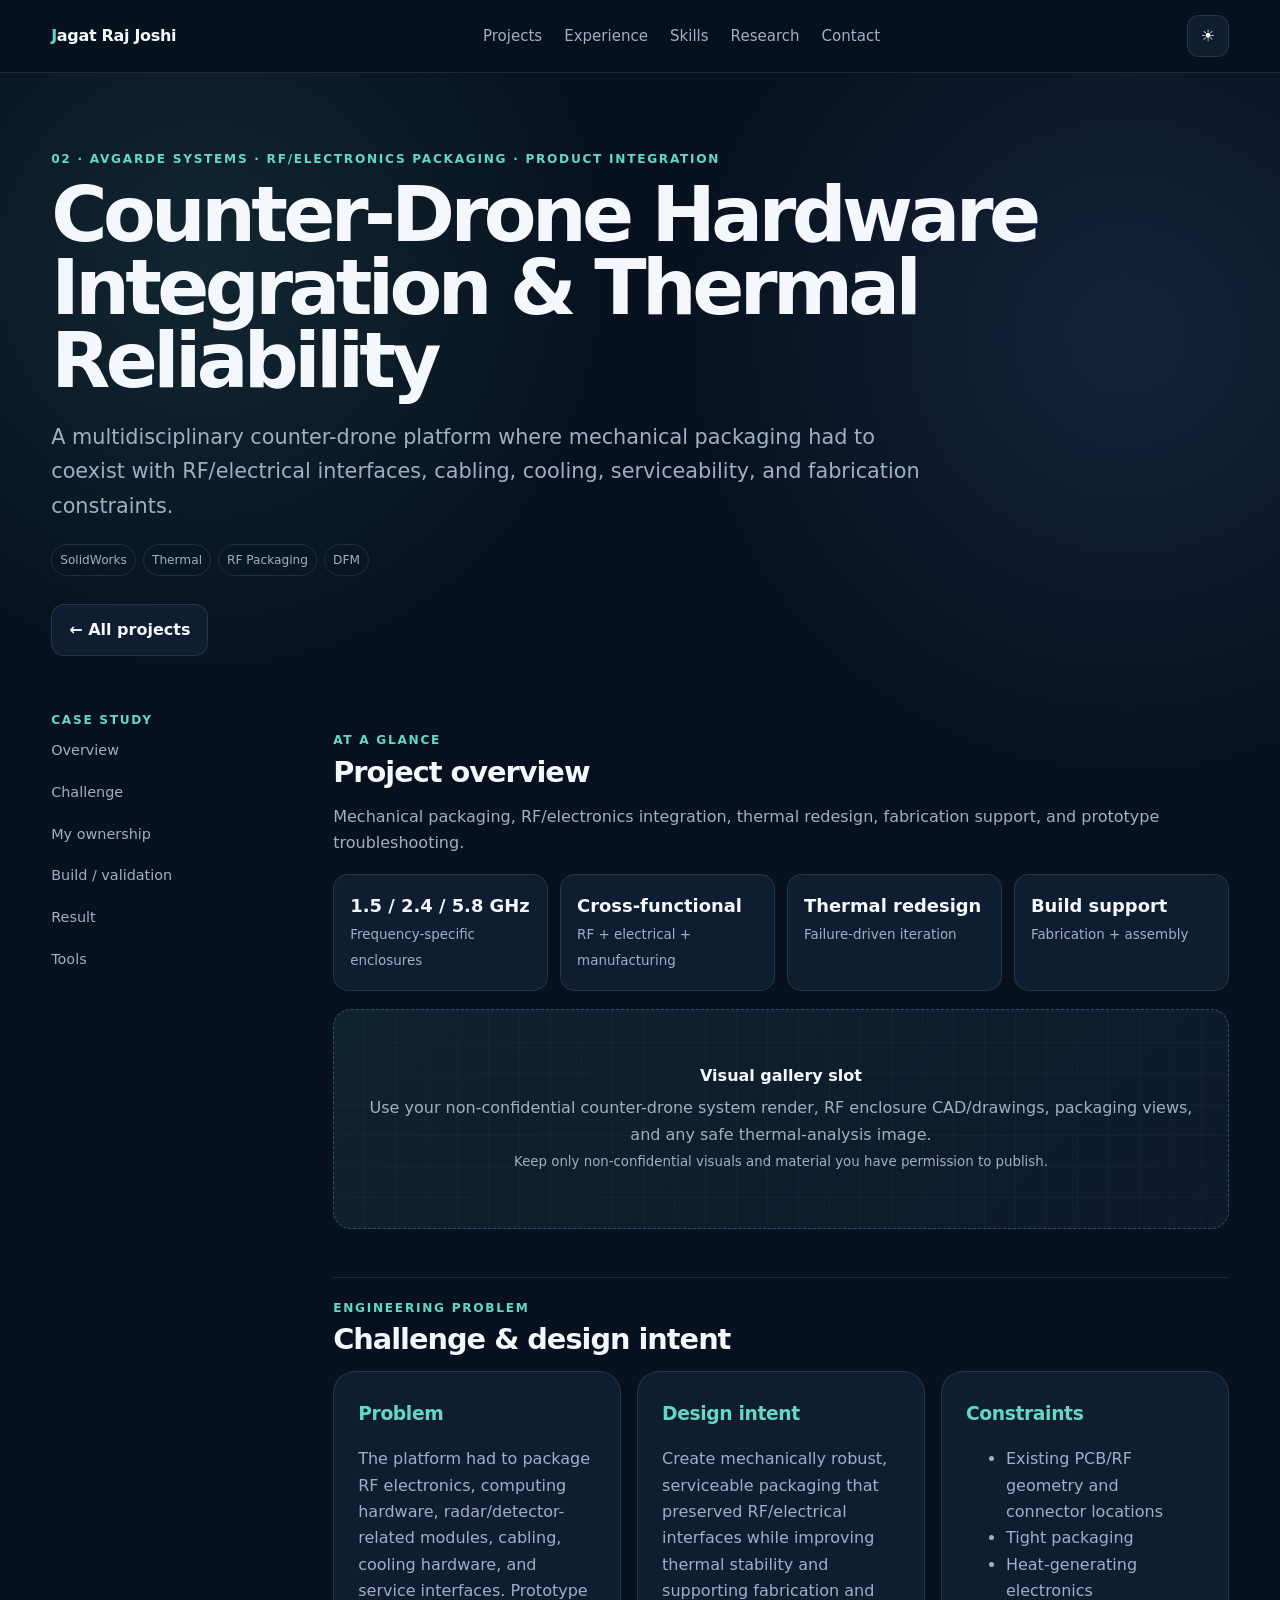
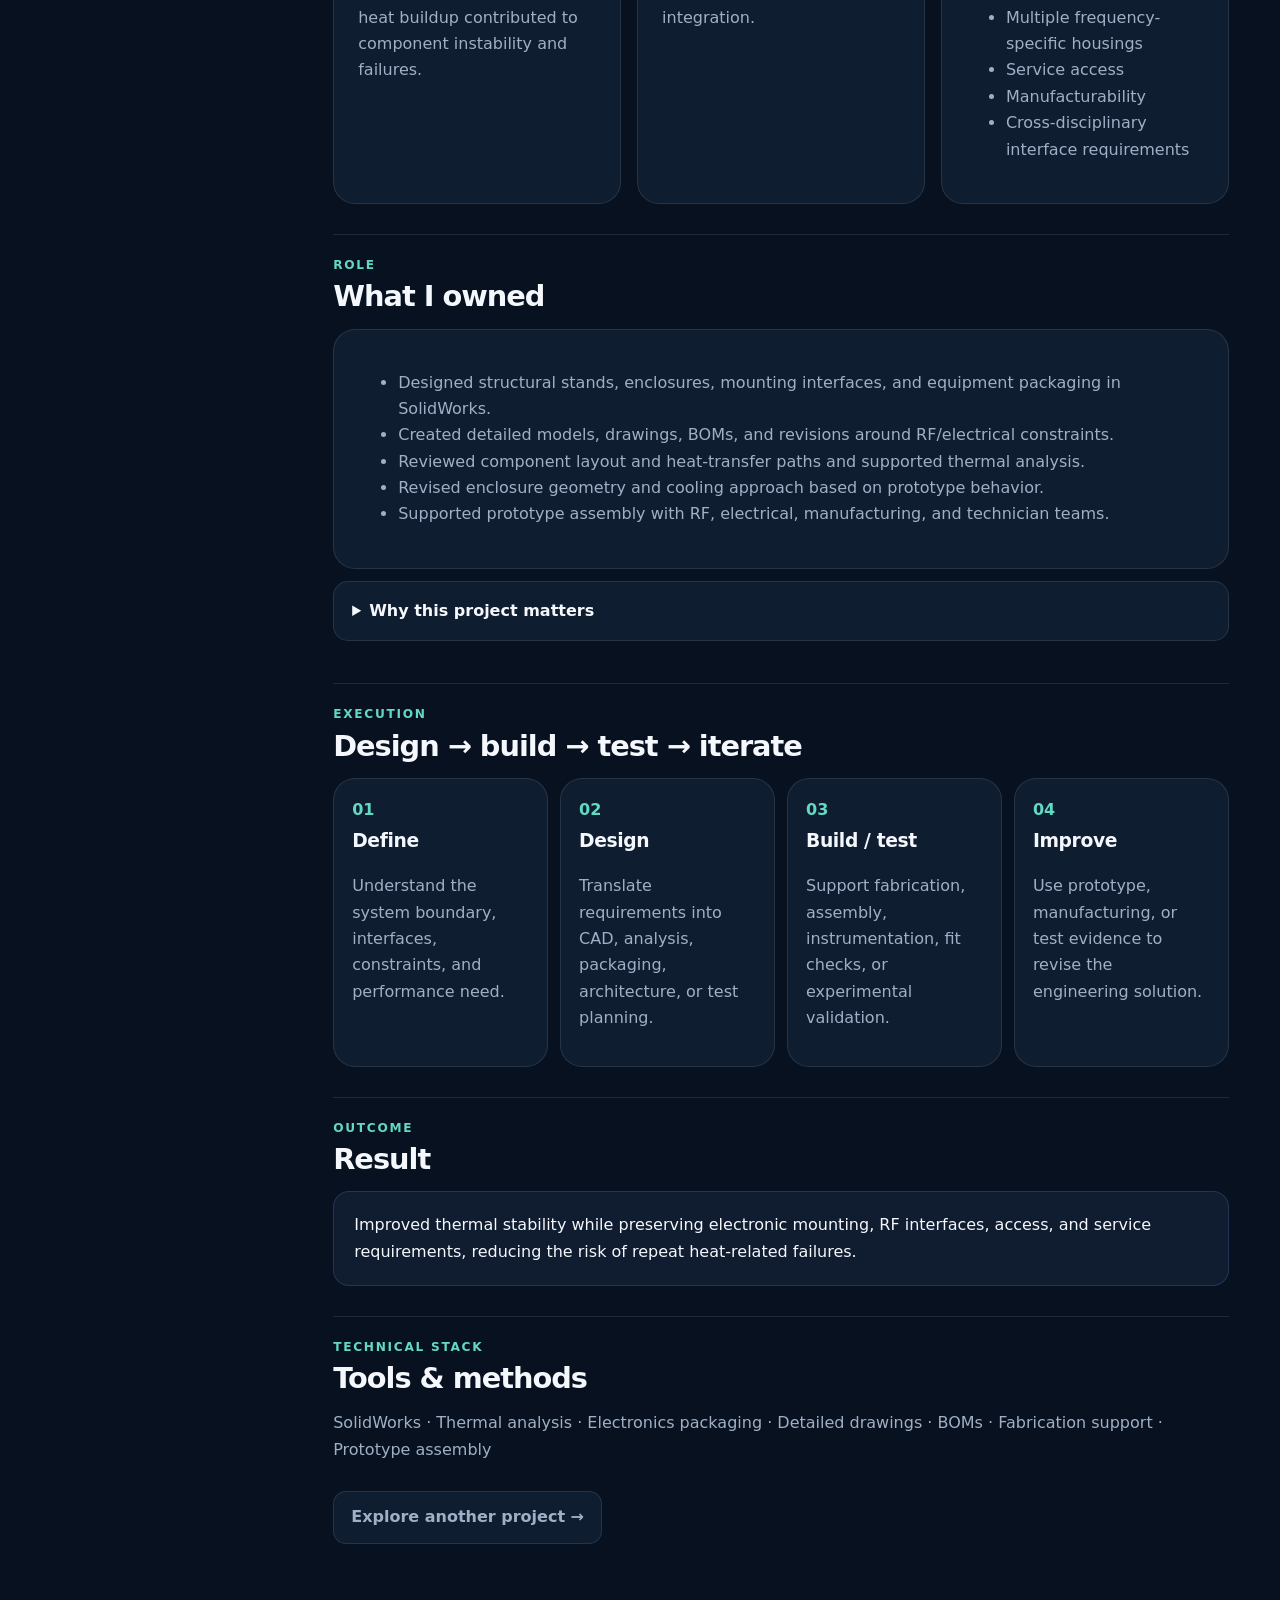
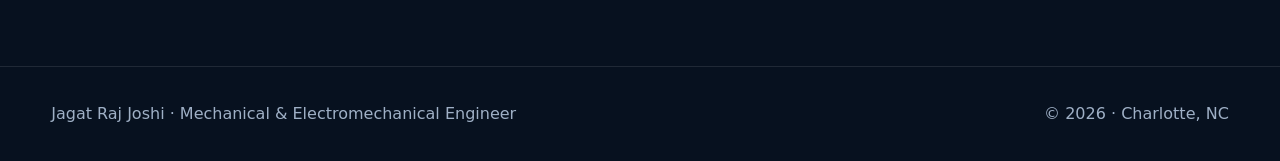
==== projects/counter-drone-hardware.html @ 88c974b7 "Add files via upload" ====
<!doctype html>
<html lang="en">
<head>
  <link rel="icon" href="/assets/images/favicon.svg" type="image/svg+xml">
  <meta charset="utf-8">
  <meta name="viewport" content="width=device-width,initial-scale=1">
  <meta name="description" content="Counter-Drone Hardware Integration & Thermal Reliability — engineering case study by Jagat Raj Joshi.">
  <title>Counter-Drone Hardware Integration & Thermal Reliability | Jagat Raj Joshi</title>
  <link rel="stylesheet" href="/assets/css/styles.css">
</head>
<body>

<a class="skip-link" href="#main">Skip to content</a>
<nav class="nav">
  <div class="container nav-inner">
    <a class="brand" href="/"><span>J</span>agat Raj Joshi</a>
    <div class="nav-links">
      <a href="/#projects">Projects</a>
      <a href="/#experience">Experience</a>
      <a href="/#skills">Skills</a>
      <a href="/#research">Research</a>
      <a href="/#contact">Contact</a>
    </div>
    <div class="nav-actions">
      <button class="icon-btn" data-theme-toggle aria-label="Toggle color theme">☀</button>
      <button class="icon-btn menu-btn" data-menu aria-label="Open navigation menu">☰</button>
    </div>
  </div>
</nav>

<main id="main">
<header class="project-hero">
  <div class="container reveal">
    <div class="eyebrow">02 · Avgarde Systems · RF/Electronics Packaging · Product Integration</div>
    <h1>Counter-Drone Hardware Integration & Thermal Reliability</h1>
    <p class="lead">A multidisciplinary counter-drone platform where mechanical packaging had to coexist with RF/electrical interfaces, cabling, cooling, serviceability, and fabrication constraints.</p>
    <div class="tag-row"><span class="tag">SolidWorks</span><span class="tag">Thermal</span><span class="tag">RF Packaging</span><span class="tag">DFM</span></div>
    <div class="cta-row"><a class="btn" href="/#projects">← All projects</a></div>
  </div>
</header>

<section class="project-shell">
  <div class="container case-layout">
    <aside class="case-nav">
      <div class="eyebrow">Case study</div>
      <a href="#overview">Overview</a>
      <a href="#challenge">Challenge</a>
      <a href="#ownership">My ownership</a>
      <a href="#validation">Build / validation</a>
      <a href="#result">Result</a>
      <a href="#tools">Tools</a>
    </aside>

    <article>
      <section class="case-section reveal" id="overview">
        <div class="eyebrow">At a glance</div>
        <h2>Project overview</h2>
        <p>Mechanical packaging, RF/electronics integration, thermal redesign, fabrication support, and prototype troubleshooting.</p>
        <div class="metric-grid"><div class="metric"><strong>1.5 / 2.4 / 5.8 GHz</strong><span>Frequency-specific enclosures</span></div><div class="metric"><strong>Cross-functional</strong><span>RF + electrical + manufacturing</span></div><div class="metric"><strong>Thermal redesign</strong><span>Failure-driven iteration</span></div><div class="metric"><strong>Build support</strong><span>Fabrication + assembly</span></div></div>
        <div class="visual-panel"><div><strong>Visual gallery slot</strong>Use your non-confidential counter-drone system render, RF enclosure CAD/drawings, packaging views, and any safe thermal-analysis image.<br><small>Keep only non-confidential visuals and material you have permission to publish.</small></div></div>
      </section>

      <section class="case-section reveal" id="challenge">
        <div class="eyebrow">Engineering problem</div>
        <h2>Challenge & design intent</h2>
        <div class="triad">
          <div class="card"><h3>Problem</h3><p>The platform had to package RF electronics, computing hardware, radar/detector-related modules, cabling, cooling hardware, and service interfaces. Prototype heat buildup contributed to component instability and failures.</p></div>
          <div class="card"><h3>Design intent</h3><p>Create mechanically robust, serviceable packaging that preserved RF/electrical interfaces while improving thermal stability and supporting fabrication and integration.</p></div>
          <div class="card"><h3>Constraints</h3><ul><li>Existing PCB/RF geometry and connector locations</li><li>Tight packaging</li><li>Heat-generating electronics</li><li>Multiple frequency-specific housings</li><li>Service access</li><li>Manufacturability</li><li>Cross-disciplinary interface requirements</li></ul></div>
        </div>
      </section>

      <section class="case-section reveal" id="ownership">
        <div class="eyebrow">Role</div>
        <h2>What I owned</h2>
        <div class="card"><ul><li>Designed structural stands, enclosures, mounting interfaces, and equipment packaging in SolidWorks.</li><li>Created detailed models, drawings, BOMs, and revisions around RF/electrical constraints.</li><li>Reviewed component layout and heat-transfer paths and supported thermal analysis.</li><li>Revised enclosure geometry and cooling approach based on prototype behavior.</li><li>Supported prototype assembly with RF, electrical, manufacturing, and technician teams.</li></ul></div>
        <details>
          <summary>Why this project matters</summary>
          <p>This project demonstrates my preferred engineering workflow: connect system requirements to mechanical design, move the design into real hardware, observe actual behavior, and use evidence from fabrication or testing to guide the next iteration.</p>
        </details>
      </section>

      <section class="case-section reveal" id="validation">
        <div class="eyebrow">Execution</div>
        <h2>Design → build → test → iterate</h2>
        <div class="process">
          <div class="card"><b>01</b><h3>Define</h3><p>Understand the system boundary, interfaces, constraints, and performance need.</p></div>
          <div class="card"><b>02</b><h3>Design</h3><p>Translate requirements into CAD, analysis, packaging, architecture, or test planning.</p></div>
          <div class="card"><b>03</b><h3>Build / test</h3><p>Support fabrication, assembly, instrumentation, fit checks, or experimental validation.</p></div>
          <div class="card"><b>04</b><h3>Improve</h3><p>Use prototype, manufacturing, or test evidence to revise the engineering solution.</p></div>
        </div>
      </section>

      <section class="case-section reveal" id="result">
        <div class="eyebrow">Outcome</div>
        <h2>Result</h2>
        <div class="callout">Improved thermal stability while preserving electronic mounting, RF interfaces, access, and service requirements, reducing the risk of repeat heat-related failures.</div>
      </section>

      <section class="case-section reveal" id="tools">
        <div class="eyebrow">Technical stack</div>
        <h2>Tools & methods</h2>
        <p>SolidWorks · Thermal analysis · Electronics packaging · Detailed drawings · BOMs · Fabrication support · Prototype assembly</p>
        <p style="margin-top:28px"><a class="btn" href="/#projects">Explore another project →</a></p>
      </section>
    </article>
  </div>
</section>
</main>

<footer class="footer">
  <div class="container footer-row">
    <div>Jagat Raj Joshi · Mechanical & Electromechanical Engineer</div>
    <div>© <span id="year"></span> · Charlotte, NC</div>
  </div>
</footer>
<script src="/assets/js/main.js"></script>

</body>
</html>
---- assets/css/styles.css ----
:root{
  --bg:#07111f;
  --bg2:#0b1727;
  --panel:#0f1d30;
  --panel2:#13243a;
  --text:#f4f7fb;
  --muted:#9fb0c6;
  --line:rgba(255,255,255,.10);
  --accent:#63d8c3;
  --accent2:#7ca7ff;
  --warm:#f0b870;
  --shadow:0 18px 55px rgba(0,0,0,.28);
  --radius:22px;
  --max:1180px;
}
[data-theme="light"]{
  --bg:#f5f8fb;
  --bg2:#edf3f7;
  --panel:#ffffff;
  --panel2:#f3f7fa;
  --text:#102030;
  --muted:#5b6c7f;
  --line:rgba(15,35,55,.12);
  --accent:#167d71;
  --accent2:#315ecf;
  --warm:#9b650f;
  --shadow:0 18px 55px rgba(40,65,85,.12);
}
*{box-sizing:border-box}
html{scroll-behavior:smooth}
body{
  margin:0;
  background:
    radial-gradient(circle at 16% 8%, rgba(99,216,195,.11), transparent 26rem),
    radial-gradient(circle at 88% 10%, rgba(124,167,255,.12), transparent 28rem),
    var(--bg);
  color:var(--text);
  font-family:Inter,ui-sans-serif,system-ui,-apple-system,BlinkMacSystemFont,"Segoe UI",sans-serif;
  line-height:1.65;
  transition:background .25s,color .25s;
}
a{color:inherit;text-decoration:none}
button{font:inherit}
img{max-width:100%;display:block}
.container{width:min(var(--max),92%);margin:auto}
.skip-link{position:absolute;left:-9999px}
.skip-link:focus{left:1rem;top:1rem;z-index:1000;background:var(--panel);padding:.7rem 1rem;border-radius:10px}

.nav{
  position:sticky;top:0;z-index:50;
  background:color-mix(in srgb, var(--bg) 80%, transparent);
  backdrop-filter:blur(14px);
  border-bottom:1px solid var(--line);
}
.nav-inner{min-height:72px;display:flex;align-items:center;justify-content:space-between;gap:18px}
.brand{font-weight:850;letter-spacing:-.02em}
.brand span{color:var(--accent)}
.nav-links{display:flex;align-items:center;gap:22px}
.nav-links a{font-size:.94rem;color:var(--muted)}
.nav-links a:hover,.nav-links a.active{color:var(--text)}
.nav-actions{display:flex;align-items:center;gap:10px}
.icon-btn{
  border:1px solid var(--line);background:var(--panel);color:var(--text);
  width:42px;height:42px;border-radius:12px;cursor:pointer
}
.menu-btn{display:none}

.hero{padding:92px 0 68px;min-height:78vh;display:flex;align-items:center}
.hero-grid{display:grid;grid-template-columns:1.15fr .85fr;gap:54px;align-items:center}
.eyebrow{
  color:var(--accent);font-weight:800;letter-spacing:.14em;
  text-transform:uppercase;font-size:.76rem
}
h1{font-size:clamp(3.2rem,7vw,6.3rem);line-height:.95;letter-spacing:-.06em;margin:.6rem 0 1.4rem}
h2{font-size:clamp(2rem,4vw,3.15rem);line-height:1.08;letter-spacing:-.035em;margin:.4rem 0 1rem}
h3{margin:.2rem 0 .45rem;letter-spacing:-.02em}
.lead{font-size:clamp(1.05rem,2vw,1.3rem);color:var(--muted);max-width:780px}
.hero-copy .lead{max-width:720px}
.hero-card{
  position:relative;overflow:hidden;padding:28px;border:1px solid var(--line);
  border-radius:28px;background:linear-gradient(155deg,var(--panel),var(--panel2));
  box-shadow:var(--shadow)
}
.hero-card:before{
  content:"";position:absolute;width:240px;height:240px;border-radius:50%;
  right:-80px;top:-100px;background:radial-gradient(circle,rgba(99,216,195,.3),transparent 68%)
}
.flow{display:grid;grid-template-columns:repeat(5,1fr);gap:8px;margin-top:26px}
.flow-step{padding:12px 8px;border:1px solid var(--line);border-radius:13px;text-align:center;font-size:.78rem;color:var(--muted)}
.flow-step strong{display:block;color:var(--text);font-size:.82rem}
.status{
  display:inline-flex;align-items:center;gap:8px;margin-top:18px;color:var(--muted);font-size:.92rem
}
.status-dot{width:9px;height:9px;border-radius:50%;background:var(--accent);box-shadow:0 0 0 6px rgba(99,216,195,.1)}
.cta-row{display:flex;gap:12px;flex-wrap:wrap;margin-top:28px}
.btn{
  display:inline-flex;align-items:center;gap:8px;padding:12px 17px;border-radius:13px;
  border:1px solid var(--line);background:var(--panel);font-weight:750;transition:.2s transform,.2s background
}
.btn:hover{transform:translateY(-2px)}
.btn.primary{background:var(--accent);color:#05231f;border-color:transparent}
.btn.ghost{background:transparent}

.stats{display:grid;grid-template-columns:repeat(4,1fr);gap:14px;margin-top:24px}
.stat{padding:18px;border:1px solid var(--line);border-radius:16px;background:rgba(255,255,255,.025)}
.stat strong{display:block;font-size:1.3rem}
.stat span{color:var(--muted);font-size:.88rem}

.section{padding:78px 0}
.section.soft{background:linear-gradient(180deg,transparent,rgba(255,255,255,.018),transparent)}
.section-head{display:flex;justify-content:space-between;gap:30px;align-items:end;margin-bottom:30px}
.section-head p{max-width:620px;color:var(--muted);margin:0}

.filter-row{display:flex;gap:9px;flex-wrap:wrap;margin-bottom:24px}
.filter{
  border:1px solid var(--line);background:var(--panel);color:var(--muted);
  border-radius:999px;padding:8px 13px;cursor:pointer
}
.filter.active,.filter:hover{color:var(--text);border-color:color-mix(in srgb,var(--accent) 50%,var(--line))}

.grid{display:grid;gap:20px}
.project-grid{grid-template-columns:repeat(3,1fr)}
.project-card{
  position:relative;overflow:hidden;display:flex;flex-direction:column;min-height:330px;
  background:linear-gradient(160deg,var(--panel),var(--panel2));
  border:1px solid var(--line);border-radius:var(--radius);padding:24px;
  transition:transform .22s,border-color .22s,box-shadow .22s
}
.project-card:hover{transform:translateY(-5px);border-color:rgba(99,216,195,.35);box-shadow:var(--shadow)}
.project-card .num{font-size:.78rem;color:var(--accent);font-weight:800;letter-spacing:.12em}
.project-card p{color:var(--muted)}
.project-card .more{margin-top:auto;color:var(--accent);font-weight:800}
.tag-row{display:flex;gap:7px;flex-wrap:wrap;margin-top:15px}
.tag{font-size:.76rem;border:1px solid var(--line);padding:5px 8px;border-radius:999px;color:var(--muted)}
.project-visual{
  height:86px;border-radius:16px;margin-bottom:18px;border:1px solid var(--line);
  background:
    linear-gradient(135deg,rgba(99,216,195,.14),rgba(124,167,255,.08)),
    repeating-linear-gradient(90deg,transparent 0 24px,rgba(255,255,255,.03) 24px 25px),
    repeating-linear-gradient(0deg,transparent 0 24px,rgba(255,255,255,.03) 24px 25px);
  display:flex;align-items:center;justify-content:center;font-size:2rem
}

.two-col{display:grid;grid-template-columns:1fr 1fr;gap:28px}
.card{border:1px solid var(--line);border-radius:var(--radius);background:var(--panel);padding:24px}
.card p,.card li{color:var(--muted)}
.timeline{display:grid;gap:0}
.timeline-item{padding:22px 0;border-bottom:1px solid var(--line)}
.timeline-item:last-child{border-bottom:none}
.meta{color:var(--accent);font-size:.86rem;font-weight:750}

.skill-grid{grid-template-columns:repeat(2,1fr)}
.skill-line{display:flex;justify-content:space-between;gap:18px;padding:11px 0;border-bottom:1px solid var(--line)}
.skill-line:last-child{border-bottom:none}
.skill-line span:last-child{color:var(--muted);text-align:right}

.quote{
  border-left:3px solid var(--accent);padding:12px 18px;
  font-size:1.15rem;background:rgba(99,216,195,.06);border-radius:0 14px 14px 0
}

/* Project case studies */
.project-hero{padding:76px 0 34px}
.project-hero h1{font-size:clamp(2.7rem,6vw,5rem)}
.project-hero .lead{max-width:900px}
.project-shell{padding:20px 0 76px}
.case-layout{display:grid;grid-template-columns:240px 1fr;gap:42px}
.case-nav{position:sticky;top:100px;align-self:start}
.case-nav a{display:block;padding:9px 0;color:var(--muted);font-size:.9rem}
.case-nav a:hover{color:var(--text)}
.case-section{padding:20px 0 30px;border-bottom:1px solid var(--line)}
.case-section:last-child{border-bottom:none}
.case-section h2{font-size:1.8rem}
.case-section p,.case-section li{color:var(--muted)}
.triad{display:grid;grid-template-columns:repeat(3,1fr);gap:16px}
.triad .card h3{color:var(--accent)}
.metric-grid{display:grid;grid-template-columns:repeat(4,1fr);gap:12px;margin:18px 0}
.metric{padding:16px;border:1px solid var(--line);border-radius:15px;background:var(--panel)}
.metric strong{display:block;font-size:1.12rem}
.metric span{color:var(--muted);font-size:.84rem}
.process{display:grid;grid-template-columns:repeat(4,1fr);gap:12px}
.process .card{padding:18px}
.process b{color:var(--accent)}
.visual-panel{
  min-height:220px;border-radius:18px;border:1px dashed rgba(124,167,255,.35);
  background:
    linear-gradient(135deg,rgba(99,216,195,.09),rgba(124,167,255,.06)),
    repeating-linear-gradient(90deg,transparent 0 30px,rgba(255,255,255,.025) 30px 31px),
    repeating-linear-gradient(0deg,transparent 0 30px,rgba(255,255,255,.025) 30px 31px);
  display:grid;place-items:center;text-align:center;padding:28px;color:var(--muted);margin:18px 0
}
.visual-panel strong{color:var(--text);display:block;margin-bottom:6px}
details{
  border:1px solid var(--line);border-radius:15px;background:var(--panel);padding:0 18px;margin:12px 0
}
summary{cursor:pointer;padding:16px 0;font-weight:780}
details p,details li{color:var(--muted)}
.table-wrap{overflow:auto}
table{width:100%;border-collapse:collapse}
th,td{padding:13px 12px;border-bottom:1px solid var(--line);text-align:left;vertical-align:top}
th{font-size:.84rem;color:var(--text)}
td{color:var(--muted)}
.callout{padding:20px;border-radius:16px;background:rgba(124,167,255,.08);border:1px solid rgba(124,167,255,.18)}

.reveal{opacity:0;transform:translateY(14px);transition:.55s ease}
.reveal.visible{opacity:1;transform:none}

.footer{border-top:1px solid var(--line);padding:34px 0;color:var(--muted)}
.footer-row{display:flex;justify-content:space-between;gap:20px;flex-wrap:wrap}

@media(max-width:980px){
  .hero-grid,.two-col,.case-layout{grid-template-columns:1fr}
  .project-grid{grid-template-columns:repeat(2,1fr)}
  .case-nav{position:static;display:flex;gap:14px;overflow:auto;padding-bottom:10px}
  .case-nav a{white-space:nowrap}
}
@media(max-width:720px){
  .nav-links{
    position:absolute;left:4%;right:4%;top:66px;display:none;flex-direction:column;
    align-items:flex-start;padding:18px;background:var(--panel);border:1px solid var(--line);border-radius:16px
  }
  .nav-links.open{display:flex}
  .menu-btn{display:inline-grid;place-items:center}
  .hero{padding-top:62px;min-height:auto}
  .project-grid,.triad,.skill-grid{grid-template-columns:1fr}
  .stats,.metric-grid,.process{grid-template-columns:repeat(2,1fr)}
  .section-head{align-items:start;flex-direction:column}
}
@media(max-width:480px){
  .stats,.metric-grid,.process,.flow{grid-template-columns:1fr}
  h1{font-size:3rem}
}
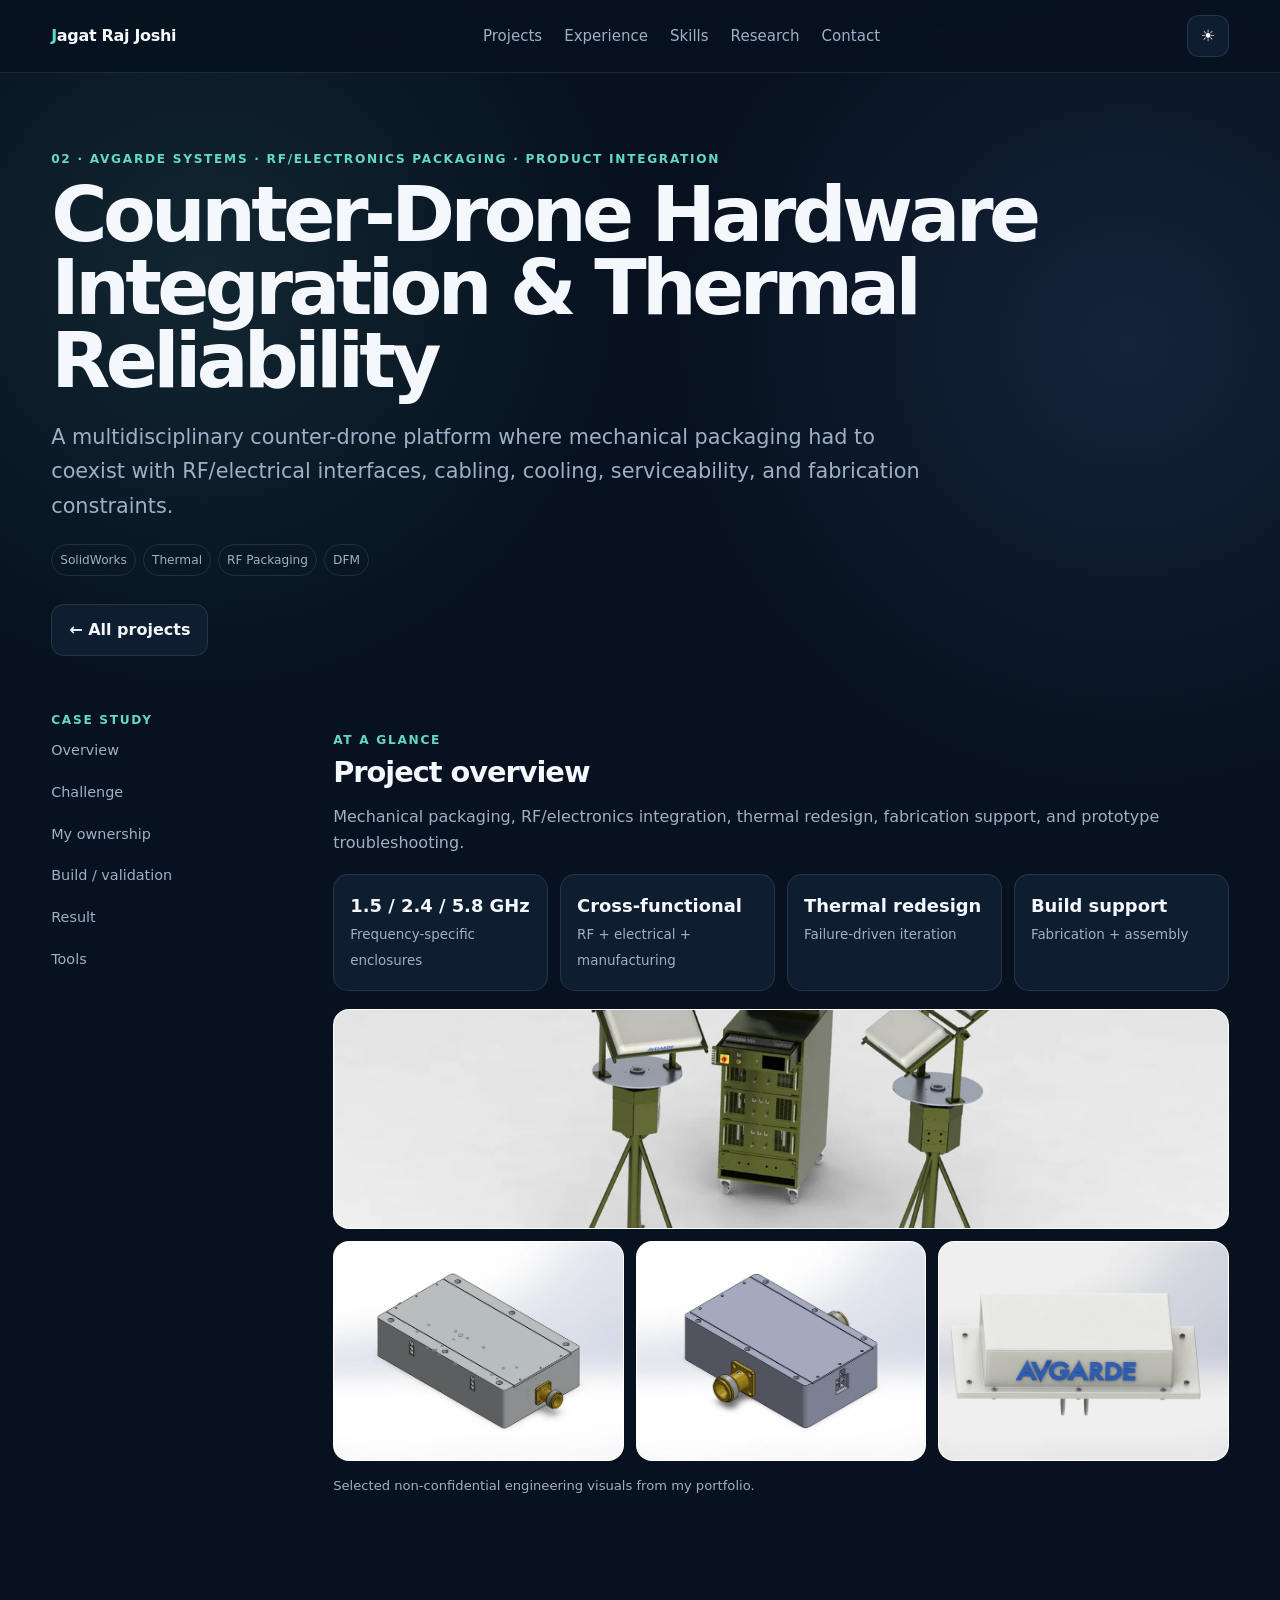
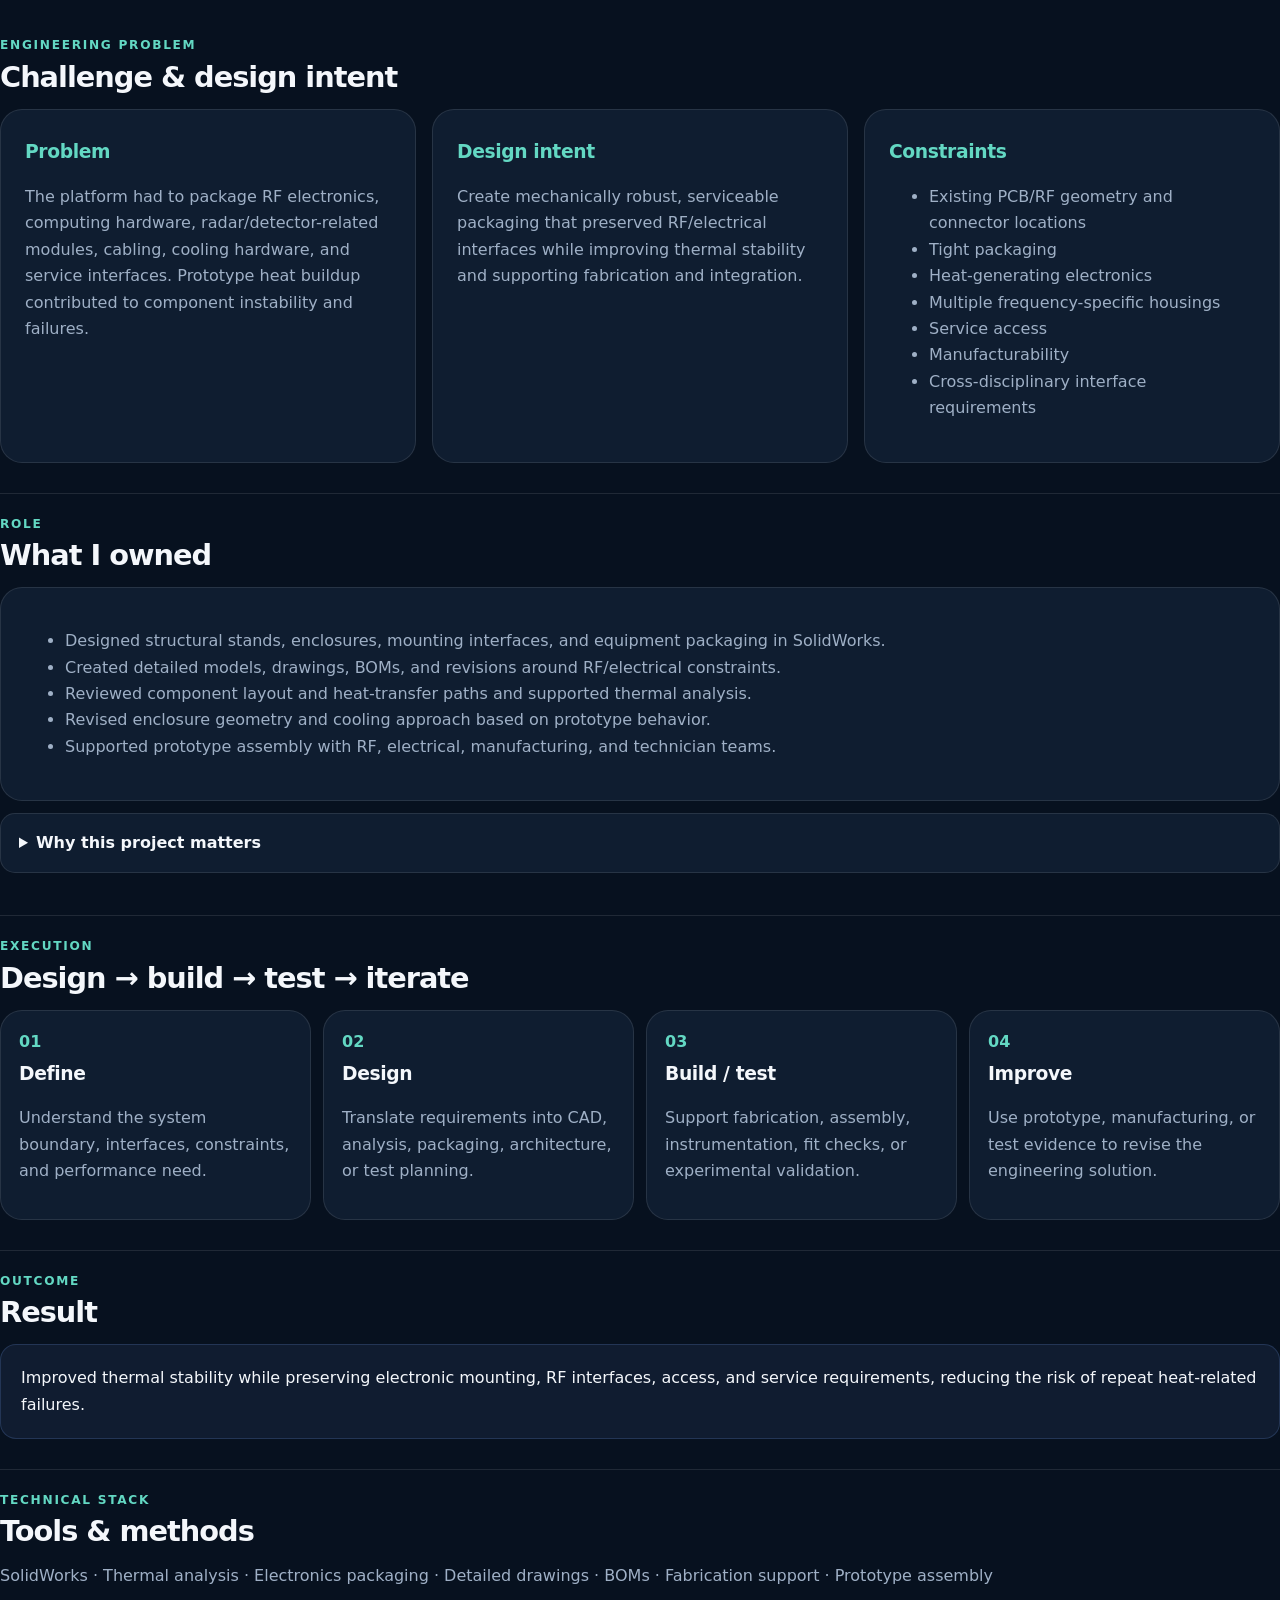
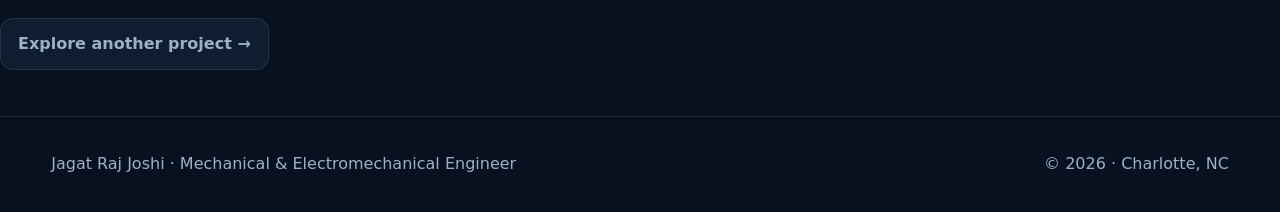
==== commit c3639f8b: "Add files via upload" ====
--- a/projects/counter-drone-hardware.html
+++ b/projects/counter-drone-hardware.html
@@ -57,7 +57,7 @@
         <h2>Project overview</h2>
         <p>Mechanical packaging, RF/electronics integration, thermal redesign, fabrication support, and prototype troubleshooting.</p>
         <div class="metric-grid"><div class="metric"><strong>1.5 / 2.4 / 5.8 GHz</strong><span>Frequency-specific enclosures</span></div><div class="metric"><strong>Cross-functional</strong><span>RF + electrical + manufacturing</span></div><div class="metric"><strong>Thermal redesign</strong><span>Failure-driven iteration</span></div><div class="metric"><strong>Build support</strong><span>Fabrication + assembly</span></div></div>
-        <div class="visual-panel"><div><strong>Visual gallery slot</strong>Use your non-confidential counter-drone system render, RF enclosure CAD/drawings, packaging views, and any safe thermal-analysis image.<br><small>Keep only non-confidential visuals and material you have permission to publish.</small></div></div>
+        <div class="project-gallery three"><img class="wide" src="/assets/images/avgarde-system.webp" alt="Representative full-system counter-drone rendering"><img class="" src="/assets/images/avgarde-rf-enclosure-1.webp" alt="Frequency-specific RF enclosure design"><img class="" src="/assets/images/avgarde-rf-enclosure-2.webp" alt="RF/electronics enclosure and connector integration"><img class="" src="/assets/images/avgarde-compact-housing.webp" alt="Compact electronic hardware packaging"></div><p class="figure-caption">Selected non-confidential engineering visuals from my portfolio.</p></div>
       </section>
 
       <section class="case-section reveal" id="challenge">
--- a/assets/css/styles.css
+++ b/assets/css/styles.css
@@ -231,3 +231,121 @@
   .stats,.metric-grid,.process,.flow{grid-template-columns:1fr}
   h1{font-size:3rem}
 }
+
+
+/* ===== Visual-first home page ===== */
+.visual-hero{min-height:86vh;padding:78px 0 64px;overflow:hidden}
+.visual-hero-grid{grid-template-columns:.92fr 1.08fr;gap:42px}
+.visual-hero h1{font-size:clamp(3.5rem,7vw,6.5rem);max-width:820px}
+.hero-short{font-size:1.18rem;color:var(--muted);max-width:620px;margin:0}
+.mini-proof{display:flex;gap:9px;flex-wrap:wrap;margin-top:24px}
+.mini-proof span{font-size:.76rem;padding:6px 9px;border:1px solid var(--line);border-radius:999px;color:var(--muted)}
+
+.hero-collage{position:relative;min-height:560px;perspective:1000px}
+.float-card{
+  position:absolute;display:block;overflow:hidden;border-radius:22px;border:1px solid rgba(255,255,255,.14);
+  background:var(--panel);box-shadow:0 24px 70px rgba(0,0,0,.34);transition:transform .18s ease,box-shadow .25s;
+  animation:floaty 6s ease-in-out infinite
+}
+.float-card:hover{box-shadow:0 28px 80px rgba(0,0,0,.45);z-index:8}
+.float-card img{width:100%;height:100%;object-fit:cover}
+.float-card span{
+  position:absolute;left:12px;bottom:11px;padding:6px 9px;border-radius:999px;
+  background:rgba(5,14,25,.78);backdrop-filter:blur(8px);color:white;font-size:.72rem;font-weight:800
+}
+.fc-1{width:61%;height:250px;right:2%;top:20px;transform:rotate(2.5deg)}
+.fc-2{width:52%;height:225px;left:0;top:195px;transform:rotate(-3deg);animation-delay:-1.6s}
+.fc-3{width:42%;height:190px;right:0;bottom:18px;transform:rotate(2deg);animation-delay:-3.1s}
+.fc-4{width:38%;height:165px;left:25%;bottom:0;transform:rotate(-1deg);animation-delay:-4.2s}
+@keyframes floaty{0%,100%{margin-top:0}50%{margin-top:-9px}}
+.orbit{position:absolute;border:1px solid rgba(99,216,195,.18);border-radius:50%;pointer-events:none}
+.orbit-a{width:360px;height:360px;right:10%;top:85px;animation:spin 22s linear infinite}
+.orbit-b{width:180px;height:180px;left:20%;top:40px;border-color:rgba(124,167,255,.18);animation:spin 15s linear infinite reverse}
+@keyframes spin{to{transform:rotate(360deg)}}
+
+.work-marquee{overflow:hidden;border-top:1px solid var(--line);border-bottom:1px solid var(--line);background:var(--panel)}
+.marquee-track{display:flex;align-items:center;gap:24px;width:max-content;padding:12px 0;animation:marquee 25s linear infinite}
+.marquee-track span{font-weight:900;letter-spacing:.12em;font-size:.78rem}
+.marquee-track i{font-style:normal;color:var(--accent)}
+@keyframes marquee{to{transform:translateX(-50%)}}
+
+.compact-head{margin-bottom:22px}
+.compact-head h2{margin-bottom:0}
+.visual-work-grid{display:grid;grid-template-columns:1.2fr .8fr .8fr;grid-auto-rows:300px;gap:15px}
+.image-project{
+  position:relative;overflow:hidden;border-radius:22px;border:1px solid var(--line);
+  background:#0c1726;min-height:0
+}
+.feature-project{grid-row:span 2}
+.image-project img{width:100%;height:100%;object-fit:cover;transition:transform .55s ease,filter .4s ease}
+.image-project:after{
+  content:"";position:absolute;inset:0;background:linear-gradient(180deg,transparent 30%,rgba(2,8,16,.88) 100%);
+  transition:background .3s
+}
+.image-project:hover img{transform:scale(1.055)}
+.image-project:hover:after{background:linear-gradient(180deg,rgba(5,13,24,.05),rgba(2,8,16,.94))}
+.image-project-overlay{position:absolute;z-index:2;left:22px;right:22px;bottom:20px;color:white}
+.image-project-overlay h3{font-size:1.4rem;margin:.2rem 0}
+.feature-project .image-project-overlay h3{font-size:1.8rem}
+.image-project-overlay p{margin:0;color:rgba(255,255,255,.72);font-size:.9rem}
+.image-project-overlay b{display:block;margin-top:9px;color:#88efdd;font-size:.84rem}
+.project-kicker{text-transform:uppercase;letter-spacing:.12em;font-size:.68rem;color:#88efdd;font-weight:900}
+.secondary-links{display:grid;grid-template-columns:1fr 1fr;gap:14px;margin-top:14px}
+.secondary-links a{
+  display:flex;justify-content:space-between;gap:18px;border:1px solid var(--line);border-radius:16px;
+  padding:17px 18px;background:var(--panel)
+}
+.secondary-links b{color:var(--accent)}
+
+.experience-strip{display:grid;grid-template-columns:repeat(4,1fr);gap:14px}
+.exp-card{border-top:2px solid var(--accent);padding:18px 4px 8px}
+.exp-card span{color:var(--accent);font-weight:900;font-size:.8rem}
+.exp-card h3{margin:.4rem 0 .1rem}
+.exp-card p{margin:0;font-weight:800}
+.exp-card small{display:block;color:var(--muted);margin-top:7px}
+
+.skill-visual-grid{display:grid;grid-template-columns:.7fr 1.3fr;gap:42px;align-items:center}
+.capability-cloud{display:flex;gap:10px;flex-wrap:wrap;align-content:center}
+.cap{
+  display:inline-flex;align-items:center;min-height:46px;padding:0 16px;border-radius:999px;
+  background:var(--panel);border:1px solid var(--line);color:var(--muted);transition:.2s
+}
+.cap:hover{transform:translateY(-3px);color:var(--text);border-color:rgba(99,216,195,.4)}
+.cap-lg{font-size:1.15rem;color:var(--text);padding:0 22px;min-height:58px}
+
+.research-band{display:grid;grid-template-columns:1.1fr 1fr 1fr;gap:30px;align-items:start}
+.research-copy{border-left:1px solid var(--line);padding-left:24px}
+.research-copy p,.research-copy small{color:var(--muted)}
+.contact-visual{padding:100px 0;background:
+  radial-gradient(circle at 80% 50%,rgba(99,216,195,.13),transparent 30rem),
+  radial-gradient(circle at 15% 40%,rgba(124,167,255,.10),transparent 28rem)}
+.contact-visual h2{max-width:950px;font-size:clamp(2.5rem,5vw,4.3rem)}
+
+.project-gallery{display:grid;grid-template-columns:repeat(2,1fr);gap:12px;margin:18px 0}
+.project-gallery img{width:100%;height:270px;object-fit:cover;border-radius:16px;border:1px solid var(--line);background:#fff}
+.project-gallery .wide{grid-column:1/-1;height:380px}
+.project-gallery.three{grid-template-columns:repeat(3,1fr)}
+.project-gallery.three img{height:220px}
+.figure-caption{font-size:.82rem;color:var(--muted);margin-top:-4px}
+
+@media(prefers-reduced-motion:reduce){
+  *,*::before,*::after{scroll-behavior:auto!important;animation:none!important;transition:none!important}
+}
+@media(max-width:980px){
+  .visual-hero-grid,.skill-visual-grid,.research-band{grid-template-columns:1fr}
+  .hero-collage{min-height:500px;max-width:760px}
+  .visual-work-grid{grid-template-columns:1fr 1fr}
+  .feature-project{grid-row:span 1;grid-column:1/-1}
+  .experience-strip{grid-template-columns:1fr 1fr}
+}
+@media(max-width:650px){
+  .visual-hero{padding-top:55px}
+  .hero-collage{min-height:430px}
+  .fc-1{width:70%;height:180px}.fc-2{width:58%;height:170px;top:155px}.fc-3{width:46%;height:140px}.fc-4{width:42%;height:125px}
+  .visual-work-grid{display:block}
+  .image-project{display:block;height:300px;margin-bottom:14px}
+  .feature-project{height:360px}
+  .experience-strip,.secondary-links{grid-template-columns:1fr}
+  .project-gallery,.project-gallery.three{grid-template-columns:1fr}
+  .project-gallery .wide{grid-column:auto;height:280px}
+}
